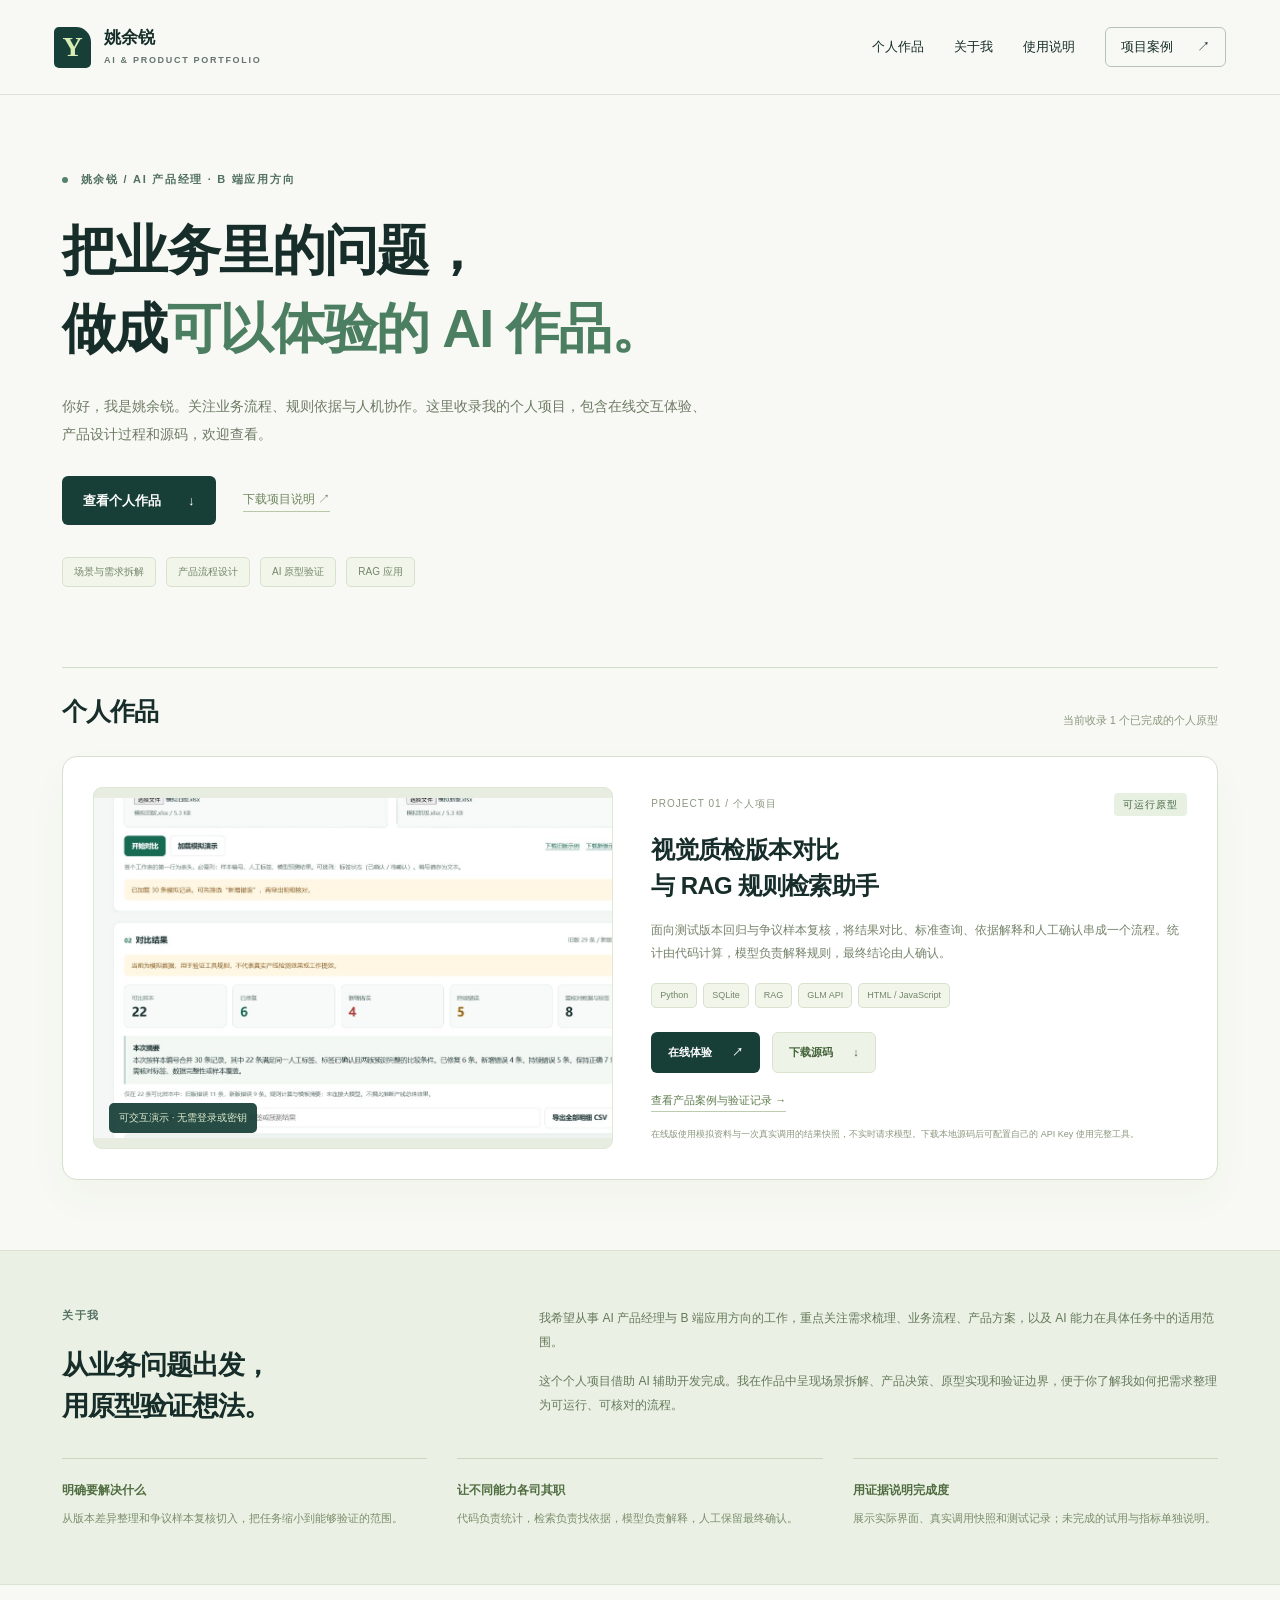
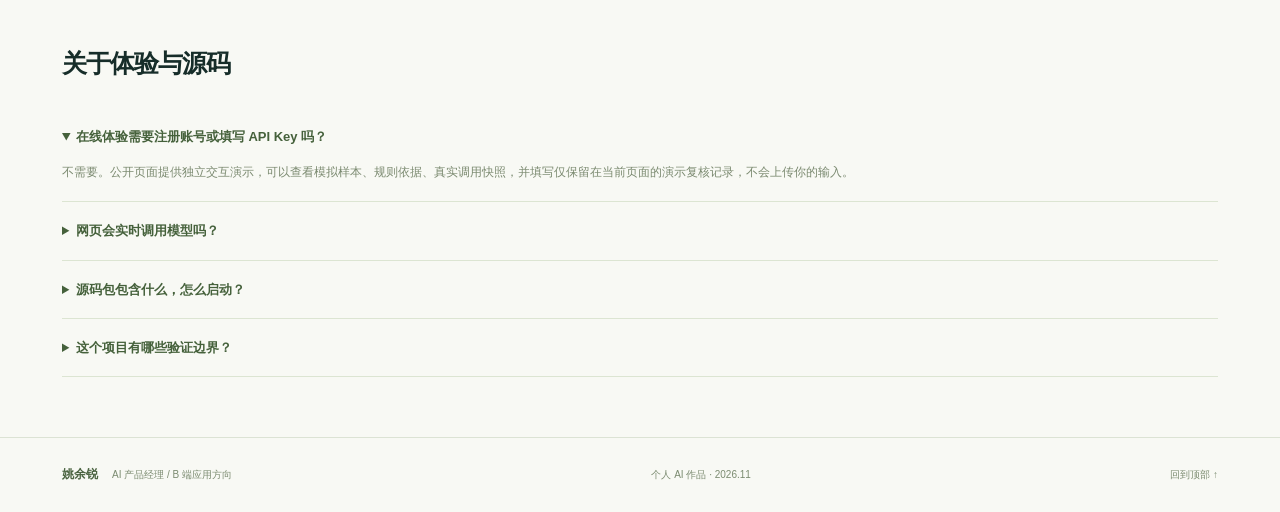
==== index.html @ f538631b "Publish AI product portfolio with interactive QC demo and source download" ====
<!doctype html>
<html lang="zh-CN">
<head>
  <meta charset="utf-8"><meta name="viewport" content="width=device-width,initial-scale=1">
  <title>姚余锐｜个人 AI 作品与产品实践</title>
  <meta name="description" content="姚余锐的个人 AI 作品主页。关注 AI 产品经理与 B 端应用，提供可交互体验、产品案例和脱敏源码下载。">
  <meta name="theme-color" content="#173f37">
  <link rel="icon" href="assets/favicon.svg" type="image/svg+xml">
  <link rel="stylesheet" href="styles.css"><link rel="stylesheet" href="home.css">
</head>
<body class="hub">
<a class="skip" href="#main">跳到正文</a>
<header class="header"><a href="index.html" class="brand" aria-label="姚余锐个人作品首页"><span class="monogram">Y</span><span>姚余锐<span class="brand-sub">AI & PRODUCT PORTFOLIO</span></span></a><nav aria-label="主导航"><a href="#works">个人作品</a><a href="#about">关于我</a><a href="#questions">使用说明</a><a class="nav-cta" href="case-study.html">项目案例 <span aria-hidden="true">↗</span></a></nav></header>
<main id="main">
  <section class="wrap hub-intro"><p class="eyebrow"><span class="dot"></span> 姚余锐 / AI 产品经理 · B 端应用方向</p><h1>把业务里的问题，<br>做成<span>可以体验的 AI 作品。</span></h1><p class="intro-text">你好，我是姚余锐。关注业务流程、规则依据与人机协作。这里收录我的个人项目，包含在线交互体验、产品设计过程和源码，欢迎查看。</p><div class="intro-actions"><a class="button primary" href="#works">查看个人作品 <span>↓</span></a><a class="project-brief-link" href="assets/project-brief.txt" download>下载项目说明 ↗</a></div><div class="hub-tags"><span>场景与需求拆解</span><span>产品流程设计</span><span>AI 原型验证</span><span>RAG 应用</span></div></section>
  <section class="wrap hub-work" id="works"><div class="hub-section-heading"><h2>个人作品</h2><p>当前收录 1 个已完成的个人原型</p></div>
    <article class="project-card"><a class="project-image" href="case-study.html#demo" aria-label="体验视觉质检助手交互演示"><img src="assets/comparison.png" width="1265" height="712" alt="视觉质检版本对比助手实际界面：30条模拟记录中，22条可比，8条需核对"><span class="image-tag">可交互演示 · 无需登录或密钥</span></a><div class="project-info"><div class="project-number"><span>PROJECT 01 / 个人项目</span><span class="tag pale">可运行原型</span></div><h3>视觉质检版本对比<br>与 RAG 规则检索助手</h3><p>面向测试版本回归与争议样本复核，将结果对比、标准查询、依据解释和人工确认串成一个流程。统计由代码计算，模型负责解释规则，最终结论由人确认。</p><div class="hub-tags"><span>Python</span><span>SQLite</span><span>RAG</span><span>GLM API</span><span>HTML / JavaScript</span></div><div class="project-actions"><a class="button primary" href="case-study.html#demo">在线体验 <span>↗</span></a><a class="button secondary" href="assets/qc-rag-source.zip" download>下载源码 <span>↓</span></a></div><a class="case-link" href="case-study.html">查看产品案例与验证记录 →</a><small class="project-note">在线版使用模拟资料与一次真实调用的结果快照，不实时请求模型。下载本地源码后可配置自己的 API Key 使用完整工具。</small></div></article>
  </section>
  <section class="hub-about" id="about"><div class="wrap"><div class="about-layout"><div><p class="eyebrow">关于我</p><h2>从业务问题出发，<br>用原型验证想法。</h2></div><div class="about-copy"><p>我希望从事 AI 产品经理与 B 端应用方向的工作，重点关注需求梳理、业务流程、产品方案，以及 AI 能力在具体任务中的适用范围。</p><p>这个个人项目借助 AI 辅助开发完成。我在作品中呈现场景拆解、产品决策、原型实现和验证边界，便于你了解我如何把需求整理为可运行、可核对的流程。</p></div></div><div class="hub-method"><div><b>明确要解决什么</b><p>从版本差异整理和争议样本复核切入，把任务缩小到能够验证的范围。</p></div><div><b>让不同能力各司其职</b><p>代码负责统计，检索负责找依据，模型负责解释，人工保留最终确认。</p></div><div><b>用证据说明完成度</b><p>展示实际界面、真实调用快照和测试记录；未完成的试用与指标单独说明。</p></div></div></div></section>
  <section class="wrap hub-faq" id="questions"><h2>关于体验与源码</h2><details open><summary>在线体验需要注册账号或填写 API Key 吗？</summary><p>不需要。公开页面提供独立交互演示，可以查看模拟样本、规则依据、真实调用快照，并填写仅保留在当前页面的演示复核记录，不会上传你的输入。</p></details><details><summary>网页会实时调用模型吗？</summary><p>不会。为了避免免费模型高峰期不可用影响查看，网页展示已验证的真实模型回答快照，并明确标注。完整的本地工具支持真实模型调用，需要你自行配置有效的模型密钥。</p></details><details><summary>源码包包含什么，怎么启动？</summary><p>包括 Python / JavaScript / PowerShell 源码、模拟标准、模拟 Excel 和自动化测试，不含真实密钥、加密密钥或运行数据库。解压后安装 Python 3.10+，运行 python app.py --open；完整步骤见包内说明。<a class="case-link" href="assets/source-readme.txt" download>下载源码说明 →</a></p></details><details><summary>这个项目有哪些验证边界？</summary><p>已完成模拟数据下的版本分类测试，并核验一次真实 GLM 调用返回 ok。尚未完成真实用户任务试用、耗时对照或真实企业标准验证，不将原型测试结果作为产线效果或效率提升数据。详细记录见项目案例页。</p></details></section>
</main>
<div class="hub-footer"><footer class="footer wrap"><div><strong>姚余锐</strong><span>AI 产品经理 / B 端应用方向</span></div><p>个人 AI 作品 · 2026.11</p><a href="#">回到顶部 ↑</a></footer></div>
</body></html>
---- styles.css ----
@charset "UTF-8";
:root{--ink:#162d29;--muted:#66756e;--line:#dce2d9;--paper:#f7f8f2;--green:#173f37;--accent:#d8ecb6;--white:#fff;--amber:#8c6330;--radius:18px}
*{box-sizing:border-box}html{scroll-behavior:smooth;scroll-padding-top:95px}body{margin:0;background:var(--paper);color:var(--ink);font-family:"Segoe UI","Microsoft YaHei","PingFang SC",sans-serif;font-size:15px;line-height:1.8;-webkit-font-smoothing:antialiased}a{color:inherit;text-decoration:none}button,input,select,textarea{font:inherit}button,a,select,input,textarea{-webkit-tap-highlight-color:transparent}button{cursor:pointer}button:disabled{cursor:not-allowed;opacity:.5}button:focus-visible,a:focus-visible,select:focus-visible,input:focus-visible,textarea:focus-visible{outline:3px solid #6a9d76;outline-offset:4px}img{display:block;max-width:100%}p,h1,h2,h3,h4,dl,figure{margin:0}ul{padding-left:1.25em}p{overflow-wrap:anywhere}.wrap{max-width:1240px;padding-inline:42px;margin-inline:auto}.skip{position:absolute;left:20px;top:-70px;background:var(--green);color:white;padding:10px 18px;z-index:100}.skip:focus{top:10px}.header{height:95px;max-width:1410px;padding:0 54px;margin:auto;display:flex;align-items:center;justify-content:space-between;gap:25px;border-bottom:1px solid var(--line)}.brand{display:flex;align-items:center;gap:13px;line-height:1.3;font-weight:650;font-size:17px}.monogram{width:37px;height:41px;display:grid;place-items:center;background:var(--green);color:var(--accent);font-family:Georgia,serif;font-size:28px;border-radius:5px 15px 5px 5px}.brand-sub{display:block;font-size:9px;letter-spacing:1.7px;color:var(--muted);margin-top:6px;font-weight:550}.header nav{display:flex;align-items:center;gap:30px;font-size:13px}.header nav a:hover{color:#3b7963}.nav-cta{border:1px solid #b6c4b6;padding:7px 15px;border-radius:6px;display:flex;gap:24px;align-items:center}.hero{min-height:650px;display:grid;grid-template-columns:1.06fr .94fr;align-items:center;gap:56px;padding-top:65px;padding-bottom:68px}.eyebrow{font-size:11px;letter-spacing:1.7px;font-weight:600;text-transform:uppercase;color:#527062;margin-bottom:20px}.dot{display:inline-block;width:6px;height:6px;border-radius:50%;background:#54826a;vertical-align:middle;margin-right:8px}h1{font-size:clamp(33px,3.15vw,48px);line-height:1.42;letter-spacing:-1.8px;font-weight:650}.accent{color:#47816a;position:relative;white-space:nowrap}.hero-lead{font-size:17px;font-weight:600;margin-top:22px}.hero-description{color:var(--muted);max-width:450px;margin-top:14px;font-size:14px;line-height:1.95}.hero-actions{display:flex;gap:30px;align-items:center;margin:28px 0 34px}.button{display:inline-flex;align-items:center;justify-content:space-between;gap:27px;padding:12px 20px;border:1px solid transparent;border-radius:6px;font-size:13px;font-weight:600;transition:background .15s,transform .15s}.button:hover{transform:translateY(-1px)}.primary{background:var(--green);color:white}.primary:hover{background:#275a4e}.text-link{font-size:13px;border-bottom:1px solid #b1c1b1;padding-block:6px}.hero-meta{display:flex;border-top:1px solid var(--line);padding-top:21px;gap:26px}.hero-meta dt{font-size:10px;color:#7a847b;letter-spacing:.6px}.hero-meta dd{font-size:11px;font-weight:600;margin:5px 0 0}.hero-visual{position:relative;min-height:463px;background:#eaf0e4;border:1px solid #d5dece;border-radius:var(--radius);padding:25px 26px 30px;overflow:hidden}.visual-grid{position:absolute;inset:0;opacity:.45;background-image:linear-gradient(#d3ddcc 1px,transparent 1px),linear-gradient(90deg,#d3ddcc 1px,transparent 1px);background-size:32px 32px;mask-image:linear-gradient(to top,#000,transparent)}.visual-top{position:relative;display:flex;justify-content:space-between;gap:10px;align-items:center;font-size:9px;letter-spacing:1.5px;font-weight:650}.live-pill{letter-spacing:.4px;background:#d5e7c9;border:1px solid #c4d8b6;padding:4px 8px;border-radius:30px;font-size:9px}.sample-card{position:relative;background:#fff;box-shadow:0 14px 30px #2946320e;border:1px solid #d6dfd1;border-radius:12px;padding:20px;margin-top:24px}.sample-title{display:flex;gap:10px;align-items:center}.file-icon{width:34px;height:38px;background:#f0f3ea;color:#55755a;display:grid;place-items:center;font-size:22px;border-radius:6px}.small-muted{font-size:10px;display:block;color:#7d877f}.sample-title strong{display:block;font-size:15px;letter-spacing:.7px;line-height:1.5}.tag{display:inline-flex;align-items:center;width:max-content;padding:3px 9px;font-size:10px;line-height:1.7;border-radius:4px;white-space:nowrap}.sample-title .tag{margin-left:auto}.amber{background:#f7edda;color:var(--amber)}.pale{background:#e7f0e1;color:#456643}.neutral{background:#eaece7;color:#697568}.prediction-grid{display:grid;grid-template-columns:1fr auto 1fr;align-items:center;gap:15px;padding:17px 0 13px}.prediction-grid>div{background:#f8f9f5;border:1px solid #e7ebe2;border-radius:7px;padding:9px 13px}.prediction-grid span:not(.change-arrow){display:block;font-size:9px;color:#80907f}.prediction-grid b{font-size:20px;font-weight:600}.change-arrow{color:#96a78e;font-size:20px}.sample-card>p{font-size:10px;color:#71816e;line-height:1.9}.connector{position:relative;display:flex;flex-direction:column;align-items:center;font-size:13px;line-height:1.5;padding:8px}.connector b{font-size:9px;font-weight:500;color:#6e8168}.connector>span:first-child{height:9px;border-left:1px solid #92aa82;margin-bottom:3px}.evidence-preview{position:relative;display:flex;align-items:center;gap:12px;padding:15px;background:var(--green);color:white;border-radius:9px;transform:translateX(-8px);box-shadow:0 14px 23px #193f3720}.source-index{border:1px solid #809f87;color:#d8ecb6;border-radius:4px;font-size:11px;padding:5px 8px}.evidence-preview strong{font-size:11px;font-weight:600}.evidence-preview p{font-size:9px;color:#bfd0c1;margin-top:2px}.check-icon{margin-left:auto;color:var(--accent);font-size:18px}.human-note{position:relative;display:flex;align-items:center;gap:11px;justify-content:flex-end;padding:14px 5px 2px}.human-note>span{color:#5e8555;font-size:22px}.human-note p{font-size:9px;color:#71826b;line-height:1.7}.human-note strong{font-size:10px;color:#43603f}.visual-footnote{font-size:9px;position:absolute;bottom:15px;left:26px;color:#82907b;letter-spacing:.5px}.project-strip{background:#e8ede2;border-top:1px solid #dce4d4;border-bottom:1px solid #dce4d4}.strip-inner{display:flex;justify-content:space-between;align-items:center;min-height:74px;gap:20px}.strip-inner p{font-size:12px;color:#53674e}.strip-inner>div{display:flex;gap:18px;font-size:10px;color:#597150}.section{padding-block:95px}.section-intro{display:grid;grid-template-columns:1.1fr .9fr;column-gap:80px;align-items:start}.section-intro .eyebrow{grid-column:1/-1}.section-intro>p:last-child{color:var(--muted);font-size:13px;max-width:400px;padding-top:8px}h2{font-size:clamp(25px,2.6vw,34px);line-height:1.5;font-weight:600;letter-spacing:-1px}h3{font-size:17px;font-weight:600;line-height:1.7}h4{font-size:14px;font-weight:600}.decision-table{margin-top:40px}.decision-head{display:grid;grid-template-columns:1fr 1fr;border-bottom:1px solid #a7b6a3;padding:12px 0;color:#7d8978;letter-spacing:1px;font-size:10px;gap:60px}.decision-table article{display:grid;grid-template-columns:1fr 1fr;gap:60px;border-bottom:1px solid var(--line);padding:25px 0}.decision-table article>div:first-child{position:relative;padding-left:45px}.decision-table .index{position:absolute;left:0;top:1px;font-family:Georgia,serif;font-size:21px;color:#7e9b72}.decision-table h3{font-size:15px}.decision-table p{font-size:12px;line-height:1.9;color:var(--muted);margin-top:7px;max-width:430px}.demo-section{background:#e9eee4;padding-block:80px;border-block:1px solid #dce3d6}.section-heading{display:flex;justify-content:space-between;align-items:flex-end;gap:60px;margin-bottom:36px}.section-heading>p{font-size:12px;color:var(--muted);max-width:345px;line-height:1.9}.workspace{background:white;border:1px solid #ccd7c5;border-radius:13px;box-shadow:0 18px 48px #263b2510;overflow:hidden}.workspace-top{display:flex;align-items:center;justify-content:space-between;gap:15px;padding:20px 24px;border-bottom:1px solid #e2e8dc;background:#fafbf7}.workspace-top>div{display:flex;align-items:center;gap:10px}.workspace-top strong{font-size:13px}.workspace-symbol{font-size:21px;color:#709164}.workspace-top label{font-size:10px;color:#7b8973;display:flex;align-items:center;gap:10px}select{border:1px solid #d5dfcf;border-radius:5px;background:#fff;color:var(--ink);padding:7px 9px;font-size:11px;max-width:100%}.step-tabs{display:flex;padding-inline:25px;gap:32px;border-bottom:1px solid var(--line)}.step-tabs button{border:0;background:transparent;padding:17px 0;font-size:11px;color:#7b8873;border-bottom:2px solid transparent;display:flex;align-items:center;gap:7px}.step-tabs button>span{width:19px;height:19px;border:1px solid #c8d4bf;border-radius:50%;display:grid;place-items:center;font-size:10px}.step-tabs [aria-selected=true]{color:var(--green);border-bottom-color:var(--green);font-weight:600}.step-tabs [aria-selected=true]>span{background:var(--green);border-color:var(--green);color:white}.workspace-body{display:grid;grid-template-columns:225px 1fr;min-height:382px}.sample-summary{padding:24px;background:#f7f9f3;border-right:1px solid #e2e7dc}.sample-summary h3{font-size:23px;letter-spacing:.7px;margin-bottom:8px}.sample-summary dl{margin-top:26px;font-size:10px}.sample-summary dl>div{margin-bottom:13px}.sample-summary dt{color:#8b967f}.sample-summary dd{margin:2px 0 0;color:#4d6248}.aside-note{border-top:1px solid #dce5d5;margin-top:17px;padding-top:14px;font-size:10px;color:#7f8e76;line-height:1.9}#demoPanel{padding:27px 30px;min-width:0}#demoPanel h3{margin-bottom:9px}#demoPanel .panel-lead{font-size:12px;color:var(--muted);margin-bottom:19px}.comparison-table{width:100%;border-collapse:collapse;font-size:12px}.comparison-table th,.comparison-table td{text-align:left;padding:11px 12px;border-bottom:1px solid #e7ebe1}.comparison-table th{color:#7c8d73;background:#f6f8f1;font-size:10px;font-weight:500}.comparison-table td:first-child{font-size:11px;color:#728268}.inline-notice{padding:12px 16px;background:#f7f1e4;border-left:3px solid #ccb77c;font-size:11px;line-height:1.9;margin-top:19px;color:#7f683d}.source-card{border:1px solid #dce5d5;background:#fff;border-radius:7px;padding:15px;margin-bottom:12px}.source-title{display:flex;align-items:flex-start;gap:9px}.source-title label{display:flex;gap:8px;font-size:12px;font-weight:600;cursor:pointer}.source-title input{accent-color:var(--green);margin-top:5px}.source-meta{font-size:9px;color:#819075;margin:8px 0}.source-card blockquote{background:#f4f7ef;border-left:2px solid #acc59c;padding:10px 12px;margin:0;font-size:11px;color:#4e6644;line-height:1.9}.source-card .location{font-size:9px;color:#89927e;margin-top:7px}.source-summary{display:flex;align-items:center;justify-content:space-between;font-size:10px;gap:10px}.snapshot-label{display:inline-flex;gap:7px;align-items:center;background:#edf4e7;color:#4f713d;border-radius:4px;padding:4px 8px;font-size:9px;margin-bottom:12px}.answer-group{margin:17px 0}.answer-group h4{font-size:12px;margin-bottom:9px}.answer-group ol,.answer-group ul{padding-left:20px;margin:0}.answer-group li{font-size:11px;color:#55684b;margin:8px 0;line-height:1.9}.citation-chip{display:inline-block;background:#e9f0e3;border:0;border-radius:3px;padding:0 5px;font-size:9px;color:#3d6034;margin:0 4px;cursor:help}.citation-excerpt{display:block;color:#87927c;font-size:10px;margin-top:3px}.workspace-bottom{padding:15px 24px;border-top:1px solid #e3e9dc;display:flex;align-items:center;justify-content:space-between;gap:20px}.workspace-bottom>span{font-size:10px;color:#7a8b70}.button.small{font-size:10px;padding:8px 14px;gap:15px}.demo-footnote{font-size:10px;color:#7b8b70;margin-top:17px}.review-form{display:grid;gap:13px}.review-form label{font-size:11px;color:#65765c}.review-form label>span{display:block;margin-bottom:5px}.review-form input[type=text],.review-form textarea{width:100%;border:1px solid #d6e0cd;border-radius:5px;padding:9px 11px;background:#fcfdf9;font-size:12px;color:var(--ink)}.review-form textarea{resize:vertical;min-height:78px}.review-form .authority{display:flex;align-items:center;gap:8px}.review-form .authority input{accent-color:var(--green)}.saved-message{padding:11px;background:#edf5e5;border-radius:5px;font-size:11px;color:#4c7138}.architecture{display:grid;grid-template-columns:1fr 24px 1fr 24px 1fr 24px 1fr;border-top:1px solid #bbcbb1;border-bottom:1px solid #bbcbb1;padding:30px 0;gap:13px}.architecture article{padding-inline:5px}.arch-number{font-family:Georgia,serif;font-size:26px;color:#8aab7a}.architecture h3{font-size:15px;margin:8px 0}.architecture p{font-size:11px;line-height:1.9;color:var(--muted)}.architecture small{font-size:9px;display:inline-block;color:#6d875d;border:1px solid #d3dfc9;border-radius:3px;margin-top:15px;padding:2px 6px}.arch-arrow{align-self:center;color:#95aa86}.boundary-grid{display:grid;grid-template-columns:1fr 1fr;gap:60px;margin-top:43px;align-items:stretch}.boundary-grid h3{font-size:17px;margin-bottom:15px}.check-list{padding:0;list-style:none;margin:0}.check-list li{font-size:12px;color:#627557;margin-bottom:15px;padding-left:21px;position:relative}.check-list li:before{content:'✓';position:absolute;left:0;color:#6d9155}.implementation-note{background:#edf1e7;border-radius:10px;padding:23px 27px}.implementation-note .eyebrow{font-size:9px;margin-bottom:8px}.implementation-note p:not(.eyebrow){font-size:11px;color:#718167;line-height:1.9;margin-top:10px}.evidence-section{padding:75px 0;background:#fff;border-block:1px solid var(--line)}.screenshots{display:grid;grid-template-columns:1fr 1fr;gap:26px}.image-button{display:block;position:relative;width:100%;padding:0;background:#edf1e8;border:1px solid #dce3d5;border-radius:10px;overflow:hidden}.image-button img{width:100%;height:295px;object-fit:cover;object-position:top;transition:transform .3s}.image-button:hover img{transform:scale(1.025)}.zoom-label{position:absolute;right:12px;bottom:12px;background:#173f37ed;color:white;border-radius:4px;font-size:10px;padding:5px 9px}.screenshots figcaption{display:flex;gap:15px;margin-top:17px}.screenshots figcaption>span{font-family:Georgia,serif;color:#90a77e;font-size:22px;line-height:1.3}.screenshots figcaption strong{font-size:13px}.screenshots figcaption p{font-size:11px;color:var(--muted);margin-top:5px;line-height:1.9}.validation-stats{display:grid;grid-template-columns:repeat(4,1fr);border-block:1px solid #c6d3bb;padding:26px 0;gap:20px}.validation-stats>div{padding-inline:16px;border-right:1px solid #dce5d5}.validation-stats>div:first-child{padding-left:0}.validation-stats>div:last-child{border:0}.validation-stats b{font-family:Georgia,serif;font-weight:400;font-size:45px;color:#2f5f43;line-height:1.4}.validation-stats b>span{font:11px "Microsoft YaHei",sans-serif;margin-left:7px;color:#849577}.validation-stats p{font-size:10px;color:#78876f;margin-top:6px}.validation-caption{font-size:10px;color:#829076;line-height:1.9;margin-top:15px}.verification-grid{display:grid;grid-template-columns:1fr 1fr;gap:48px;margin-top:38px}.verification-grid h3{font-size:17px;margin-top:12px}.verification-grid ul{font-size:12px;color:#697b5e;line-height:2.2;margin-bottom:0}.lesson{display:flex;gap:22px;border:1px solid #d6e1cb;border-radius:10px;padding:25px 28px;background:#eff3e9;margin-top:40px}.lesson-mark{font-family:Georgia,serif;font-size:45px;color:#91aa79;line-height:1.5}.lesson .eyebrow{margin-bottom:5px;font-size:9px}.lesson h3{font-size:16px;margin-bottom:9px}.lesson p:last-child{font-size:11px;color:#6b7c5e;line-height:2}.materials-section{background:var(--green);color:#f2f7e9;padding:65px 0}.materials-inner{display:grid;grid-template-columns:1fr 300px;gap:80px;align-items:center}.materials-section .eyebrow{color:#b6d09c}.materials-section p:not(.eyebrow){font-size:12px;color:#bfd0b4;margin-top:16px}.download-links{display:flex;flex-wrap:wrap;gap:24px;font-size:11px;margin-top:24px}.download-links a{color:#d7e8c9;border-bottom:1px solid #7c976e;padding-bottom:4px}.material-actions{display:flex;flex-direction:column;align-items:stretch;gap:12px}.light{background:#d9edbd;color:#24442c}.light:hover{background:#e7f4d7}.outline-light{border-color:#62835c;color:#d8e8ca;background:transparent}.text-light{background:none;border:0;color:#c6dbb7;text-align:left;font-size:11px;padding:6px 0}.material-actions #copyStatus{font-size:10px;line-height:1.5;color:#d4e7bf;min-height:15px}.footer{display:flex;justify-content:space-between;align-items:center;gap:25px;padding-top:32px;padding-bottom:32px;font-size:10px;color:#7b8b70}.footer strong{color:#4b6441;font-size:12px;margin-right:14px}.footer p{font-size:10px}.image-dialog{max-width:min(1400px,94vw);width:94vw;max-height:92vh;border:1px solid #bacbb0;border-radius:10px;padding:0;background:white}.image-dialog::backdrop{background:#09231db8}.image-dialog-bar{display:flex;align-items:center;justify-content:space-between;padding:12px 18px;position:sticky;top:0;background:white;border-bottom:1px solid #e2e8db;gap:20px;font-size:12px}.image-dialog-bar button{background:#eef3e7;border:1px solid #d8e3ce;padding:5px 13px;border-radius:5px;font-size:11px;color:var(--ink)}.image-dialog>img{width:100%;height:auto}
@media(min-width:1500px){.hero{min-height:700px;gap:75px}.hero-visual{min-height:485px}.sample-card{margin-top:32px;padding:24px}.hero-description{font-size:15px}}
@media(max-width:1000px){.wrap{padding-inline:30px}.header{padding-inline:30px}.hero{gap:30px}.hero-meta{gap:14px}.hero-meta dd{font-size:10px}.hero-visual{padding-inline:18px}.visual-top{letter-spacing:.5px}.live-pill{font-size:8px}.workspace-top label{display:block}.workspace-top select{margin-left:5px}.workspace-body{grid-template-columns:190px 1fr}.sample-summary{padding:20px}#demoPanel{padding:23px}.materials-inner{gap:40px}.decision-table article,.decision-head{gap:35px}.section-intro{gap:40px}.screenshots .image-button img{height:245px}.section-heading{gap:30px}.hero-actions{gap:20px}.hero-actions .button{padding-inline:15px}.architecture{gap:8px}.step-tabs{gap:25px}}
@media(max-width:760px){.wrap{padding-inline:22px}.header{padding-inline:22px;height:80px}.header nav{gap:16px}.header nav>a:not(.nav-cta){display:none}.brand-sub{font-size:8px}.hero{grid-template-columns:1fr;padding-top:44px;padding-bottom:45px;gap:35px}.hero-copy{max-width:540px}.hero h1{font-size:39px;letter-spacing:-1.7px}.hero-description{max-width:500px;font-size:13px}.hero-meta{justify-content:space-between}.hero-meta dd{font-size:11px}.hero-visual{max-width:520px;width:100%;margin:auto;min-height:435px;padding-inline:24px}.hero-actions{margin-bottom:26px}.visual-top{letter-spacing:1.5px}.strip-inner{display:block;padding-block:17px}.strip-inner p{font-size:11px}.strip-inner>div{gap:16px;margin-top:7px;font-size:9px}.section{padding-block:60px}.section-intro{grid-template-columns:1fr;gap:0}.section-intro>p:last-child{max-width:100%;margin-top:18px}.eyebrow{font-size:10px;margin-bottom:15px}h2{font-size:27px}.decision-head{display:none}.decision-table{margin-top:25px}.decision-table article{grid-template-columns:1fr;gap:17px;padding:23px 0}.decision-table article>div:last-child{padding-left:45px;border-left:0}.decision-table h4{font-size:12px}.decision-table p{font-size:11px;max-width:100%}.decision-table article>div:last-child h4:before{content:'→ ';color:#859d77}.section-heading{display:block;margin-bottom:27px}.section-heading>p{margin-top:17px;max-width:100%;font-size:11px}.demo-section{padding-block:50px}.workspace-top{display:block;padding:16px}.workspace-top label{display:flex;justify-content:space-between;margin-top:12px;font-size:9px}.workspace-top strong{font-size:12px}.step-tabs{gap:0;padding-inline:9px;justify-content:space-between}.step-tabs button{font-size:10px;gap:4px;padding:13px 4px}.step-tabs button>span{width:16px;height:16px;font-size:9px}.workspace-body{grid-template-columns:1fr}.sample-summary{border-right:0;border-bottom:1px solid #e2e7dc;padding:17px 20px;display:flex;align-items:center;gap:12px;flex-wrap:wrap}.sample-summary h3{font-size:17px;margin:0}.sample-summary>.small-muted{font-size:9px}.sample-summary dl{display:flex;flex-wrap:wrap;gap:10px 18px;margin-top:3px;width:100%;font-size:9px}.sample-summary dl>div{margin:0}.sample-summary dt,.sample-summary dd{display:inline;margin:0}.sample-summary dt{margin-right:6px}.sample-summary .aside-note{display:none}#demoPanel{padding:20px 16px;min-height:315px}#demoPanel h3{font-size:16px}#demoPanel .panel-lead{font-size:11px}.comparison-table td,.comparison-table th{padding:10px 7px;font-size:11px}.comparison-table th{font-size:9px}.workspace-bottom{padding:14px 16px;align-items:flex-start;gap:12px}.workspace-bottom>span{font-size:9px;max-width:50%}.button.small{padding:8px 10px;font-size:9px;white-space:nowrap}.demo-footnote{font-size:9px}.architecture{grid-template-columns:1fr 1fr;gap:22px;padding-block:24px}.arch-arrow{display:none}.architecture article{padding:0 4px}.architecture h3{font-size:14px}.arch-number{font-size:24px}.architecture p{font-size:11px}.boundary-grid{grid-template-columns:1fr;gap:26px;margin-top:30px}.check-list li{font-size:11px}.implementation-note{padding:22px}.evidence-section{padding-block:50px}.screenshots{grid-template-columns:1fr;gap:30px}.screenshots .image-button img{height:auto;max-height:290px;object-fit:cover}.screenshots figcaption p{font-size:11px}.validation-stats{grid-template-columns:1fr 1fr;gap:23px 18px}.validation-stats>div{padding-inline:0;border:0}.validation-stats b{font-size:40px}.validation-stats p{font-size:9px}.validation-caption{font-size:9px}.verification-grid{grid-template-columns:1fr;gap:25px;margin-top:27px}.verification-grid ul{font-size:11px}.lesson{padding:20px;gap:14px}.lesson-mark{font-size:35px}.lesson h3{font-size:15px}.lesson p:last-child{font-size:11px}.materials-section{padding-block:48px}.materials-inner{grid-template-columns:1fr;gap:28px}.material-actions{max-width:400px}.download-links{font-size:10px;gap:18px}.footer{flex-direction:column;align-items:flex-start;gap:8px;padding-block:25px}.footer>div>span{display:block;margin-top:3px}.footer p{font-size:9px}.image-dialog{width:96vw;max-width:96vw}.image-dialog-bar{font-size:10px;padding:10px}}
@media(prefers-reduced-motion:reduce){html{scroll-behavior:auto}*,*:before,*:after{transition:none!important;animation:none!important}}
@media print{body{background:white;font-size:10px}.header nav,.hero-actions,.demo-section,.material-actions,.image-dialog,.zoom-label,.skip{display:none!important}.header{height:65px}.wrap{max-width:none;padding-inline:0}.hero{padding-block:25px;min-height:0;gap:25px}.hero h1{font-size:30px}.hero-visual{min-height:400px;break-inside:avoid}.section,.evidence-section{padding-block:30px}.project-strip{padding-inline:15px}.section-heading{margin-bottom:20px}.architecture,.screenshots,.verification-grid,.lesson{break-inside:avoid}.image-button img{height:200px!important}.materials-section{background:#e8eee2;color:#173f37;padding:20px}.materials-section p:not(.eyebrow),.materials-section .eyebrow,.download-links a{color:#45613d}.footer{padding-block:20px}h2{font-size:23px}a{overflow-wrap:anywhere}}
---- home.css ----
.hub{background:#f8f9f4}.hub-intro{padding-block:75px 52px}.hub-intro .eyebrow{margin-bottom:22px}.hub-intro h1{font-size:clamp(34px,4.2vw,57px);line-height:1.45;letter-spacing:-1.6px;font-weight:600}.hub-intro h1>span{color:#4c7e62}.hub-intro .intro-text{font-size:14px;color:#6d7b65;max-width:650px;margin-top:24px;line-height:2}.hub-intro .intro-actions{display:flex;align-items:center;gap:27px;margin-top:28px}.hub-tags{display:flex;gap:10px;flex-wrap:wrap;margin-top:32px}.hub-tags span{font-size:10px;padding:5px 11px;border:1px solid #d8e1ce;border-radius:5px;color:#74866a;background:#f1f5ea}.hub-work{padding-block:28px 70px}.hub-section-heading{display:flex;align-items:flex-end;justify-content:space-between;border-top:1px solid #d1ddc5;padding-top:25px;margin-bottom:25px;gap:20px}.hub-section-heading h2{font-size:25px}.hub-section-heading p{font-size:11px;color:#8a977e}.project-card{display:grid;grid-template-columns:1fr 1.03fr;gap:38px;border:1px solid #d7dfcf;background:white;border-radius:15px;padding:30px;box-shadow:0 18px 40px #2b482509}.project-image{position:relative;border-radius:9px;background:#e7ede1;overflow:hidden;border:1px solid #dfe7d6;display:flex;align-items:center;justify-content:center}.project-image img{width:100%;height:340px;object-fit:cover;object-position:left top}.project-image .image-tag{position:absolute;left:15px;bottom:15px;background:#173f37ed;color:#e0eccf;border-radius:5px;font-size:10px;padding:6px 10px}.project-info{padding:6px 0}.project-info .project-number{display:flex;justify-content:space-between;gap:15px;align-items:center;margin-bottom:16px;font-size:10px;color:#8b977e;letter-spacing:1px}.project-info h3{font-size:24px;line-height:1.5;letter-spacing:-.6px}.project-info>p{font-size:12px;line-height:1.95;color:#74826a;margin-top:15px}.project-info .hub-tags{margin-top:18px;gap:6px}.project-info .hub-tags span{font-size:9px;padding:3px 8px}.project-actions{display:flex;align-items:center;gap:12px;margin-top:24px;flex-wrap:wrap}.project-actions .button{font-size:11px;padding:10px 16px;gap:20px}.button.secondary{background:#eef3e7;color:#426238;border-color:#dae3ce}.case-link{display:inline-block;font-size:11px;color:#607d4e;border-bottom:1px solid #bbcdae;margin-top:18px}.project-note{display:block;font-size:9px;color:#8b977e;line-height:1.8;margin-top:14px}.hub-about{padding-block:55px;background:#ebf0e4;border-block:1px solid #d9e3cf}.about-layout{display:grid;grid-template-columns:.75fr 1.25fr;gap:70px}.about-layout h2{font-size:27px}.about-layout .about-copy{color:#65795a;font-size:12px;line-height:2}.about-layout .about-copy p+p{margin-top:15px}.hub-method{display:grid;grid-template-columns:repeat(3,1fr);gap:30px;margin-top:32px}.hub-method>div{border-top:1px solid #cad9be;padding-top:16px}.hub-method b{font-size:12px;font-weight:600;color:#4f6d40}.hub-method p{font-size:11px;color:#7a8d6b;margin-top:6px;line-height:1.9}.hub-faq{padding-block:60px}.hub-faq h2{font-size:25px;margin-bottom:25px}.hub-faq details{border-bottom:1px solid #dce5d2;padding:17px 0}.hub-faq summary{font-size:13px;font-weight:600;cursor:pointer;color:#45613b}.hub-faq details p{font-size:12px;color:#7b8a70;line-height:2;max-width:900px;margin-top:12px}.hub-footer{border-top:1px solid #dce3d4}.hub-footer .footer{padding-block:26px}.hub .project-brief-link{font-size:12px;color:#6f8560;border-bottom:1px solid #b6c8a7}.hub .hub-intro .eyebrow{font-size:11px}.hub a:hover{filter:brightness(.93)}@media(max-width:900px){.hub-intro{padding-block:54px 38px}.project-card{gap:25px;padding:23px}.project-image img{height:355px}.project-info h3{font-size:22px}.about-layout{gap:40px}}@media(max-width:700px){.hub-intro{padding-block:43px 30px}.hub-intro h1{font-size:35px;letter-spacing:-1px}.hub-intro .intro-text{font-size:12px;margin-top:19px}.hub-intro .intro-actions{gap:20px}.hub-tags{margin-top:24px}.hub-section-heading{align-items:flex-start}.hub-section-heading p{max-width:135px;font-size:9px}.hub-section-heading h2{font-size:23px}.project-card{grid-template-columns:1fr;gap:22px;padding:18px}.project-image img{height:240px;object-fit:cover;object-position:left top}.project-info{padding:0 2px}.project-info h3{font-size:23px}.project-info>p{font-size:12px}.project-actions{margin-top:20px}.project-actions .button{padding:11px 16px}.project-note{font-size:9px}.hub-work{padding-bottom:45px}.hub-about{padding-block:40px}.about-layout{grid-template-columns:1fr;gap:20px}.about-layout h2{font-size:25px}.hub-method{grid-template-columns:1fr;gap:18px;margin-top:25px}.hub-method>div{padding-top:13px}.hub-faq{padding-block:43px}.hub-faq summary{font-size:12px}.hub-faq details p{font-size:11px}}
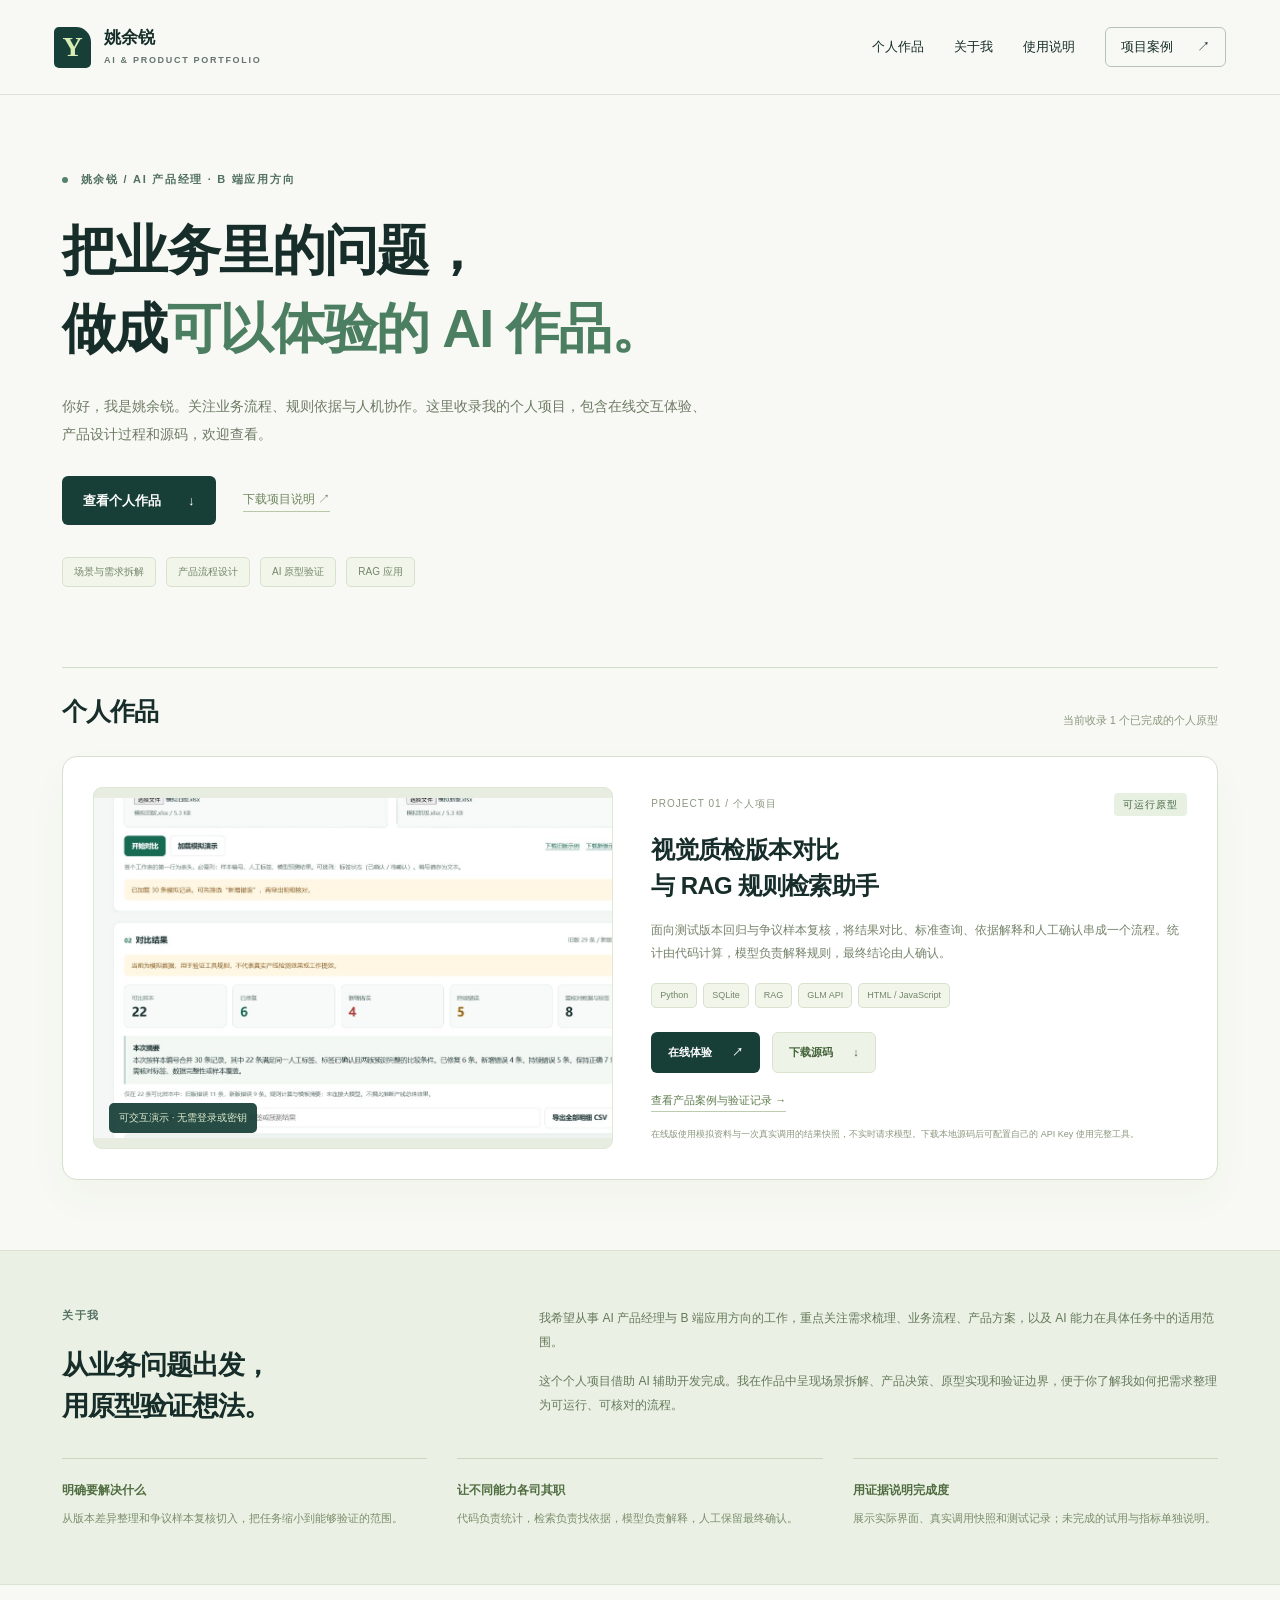
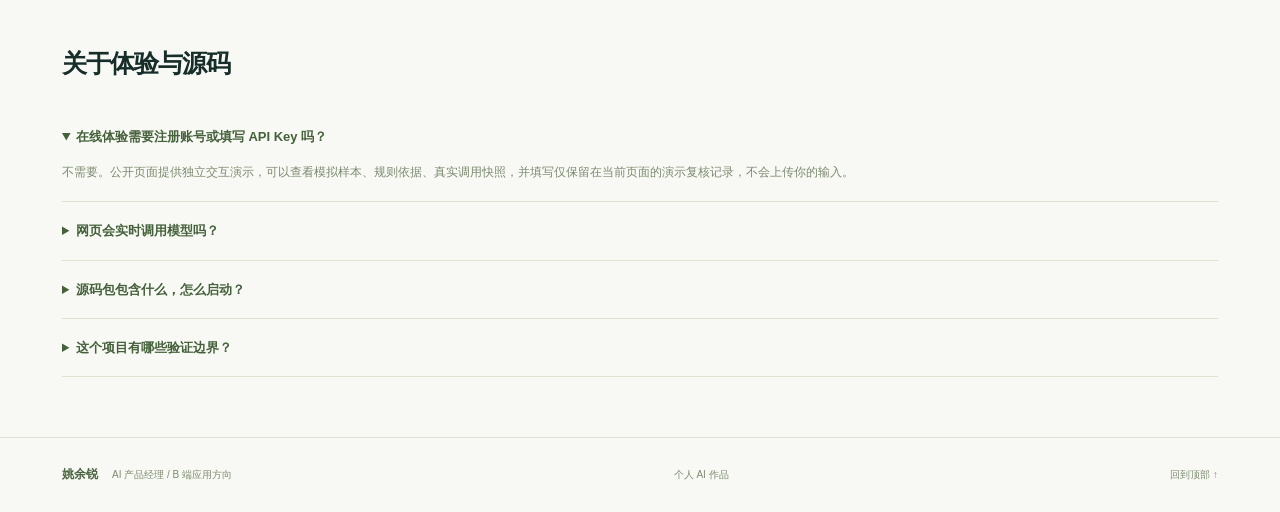
==== commit 7b97e4f3: "Remove date from portfolio homepage footer" ====
--- a/index.html
+++ b/index.html
@@ -19,5 +19,5 @@
   <section class="hub-about" id="about"><div class="wrap"><div class="about-layout"><div><p class="eyebrow">关于我</p><h2>从业务问题出发，<br>用原型验证想法。</h2></div><div class="about-copy"><p>我希望从事 AI 产品经理与 B 端应用方向的工作，重点关注需求梳理、业务流程、产品方案，以及 AI 能力在具体任务中的适用范围。</p><p>这个个人项目借助 AI 辅助开发完成。我在作品中呈现场景拆解、产品决策、原型实现和验证边界，便于你了解我如何把需求整理为可运行、可核对的流程。</p></div></div><div class="hub-method"><div><b>明确要解决什么</b><p>从版本差异整理和争议样本复核切入，把任务缩小到能够验证的范围。</p></div><div><b>让不同能力各司其职</b><p>代码负责统计，检索负责找依据，模型负责解释，人工保留最终确认。</p></div><div><b>用证据说明完成度</b><p>展示实际界面、真实调用快照和测试记录；未完成的试用与指标单独说明。</p></div></div></div></section>
   <section class="wrap hub-faq" id="questions"><h2>关于体验与源码</h2><details open><summary>在线体验需要注册账号或填写 API Key 吗？</summary><p>不需要。公开页面提供独立交互演示，可以查看模拟样本、规则依据、真实调用快照，并填写仅保留在当前页面的演示复核记录，不会上传你的输入。</p></details><details><summary>网页会实时调用模型吗？</summary><p>不会。为了避免免费模型高峰期不可用影响查看，网页展示已验证的真实模型回答快照，并明确标注。完整的本地工具支持真实模型调用，需要你自行配置有效的模型密钥。</p></details><details><summary>源码包包含什么，怎么启动？</summary><p>包括 Python / JavaScript / PowerShell 源码、模拟标准、模拟 Excel 和自动化测试，不含真实密钥、加密密钥或运行数据库。解压后安装 Python 3.10+，运行 python app.py --open；完整步骤见包内说明。<a class="case-link" href="assets/source-readme.txt" download>下载源码说明 →</a></p></details><details><summary>这个项目有哪些验证边界？</summary><p>已完成模拟数据下的版本分类测试，并核验一次真实 GLM 调用返回 ok。尚未完成真实用户任务试用、耗时对照或真实企业标准验证，不将原型测试结果作为产线效果或效率提升数据。详细记录见项目案例页。</p></details></section>
 </main>
-<div class="hub-footer"><footer class="footer wrap"><div><strong>姚余锐</strong><span>AI 产品经理 / B 端应用方向</span></div><p>个人 AI 作品 · 2026.11</p><a href="#">回到顶部 ↑</a></footer></div>
+<div class="hub-footer"><footer class="footer wrap"><div><strong>姚余锐</strong><span>AI 产品经理 / B 端应用方向</span></div><p>个人 AI 作品</p><a href="#">回到顶部 ↑</a></footer></div>
 </body></html>
